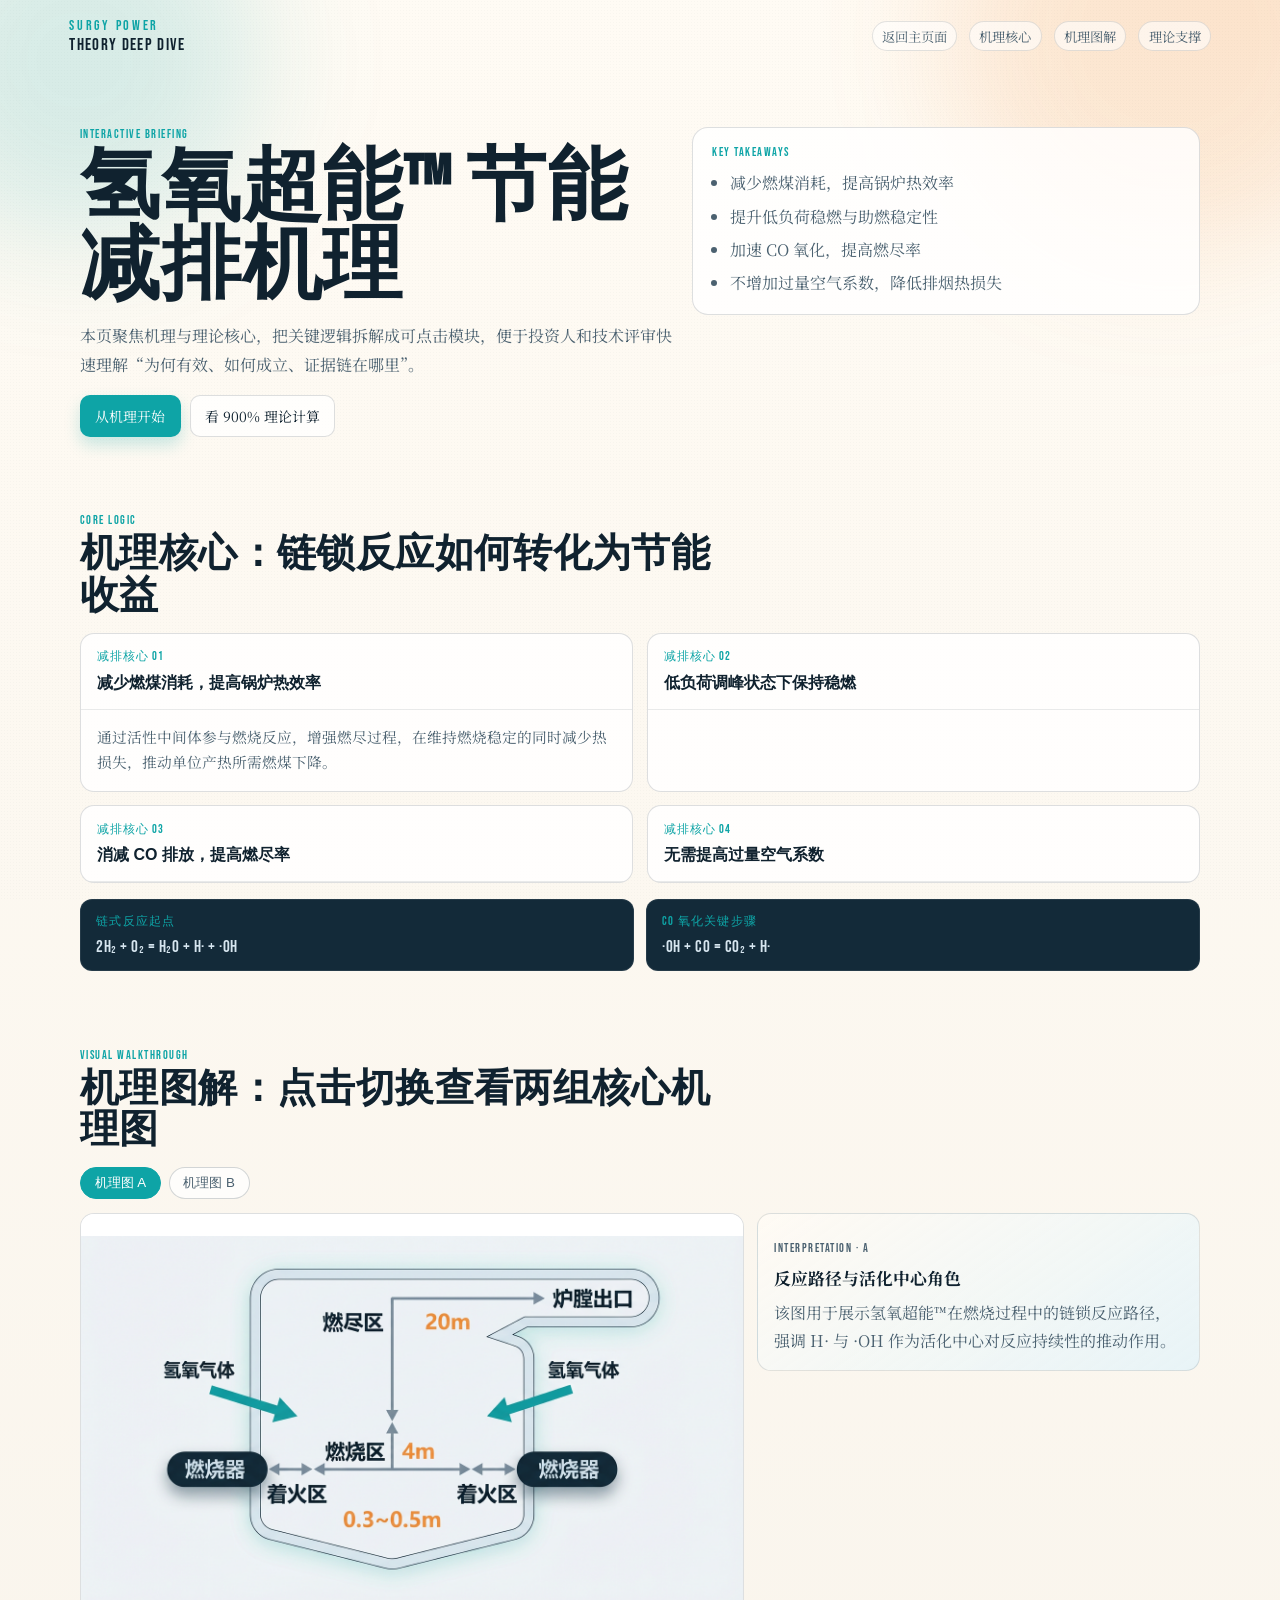
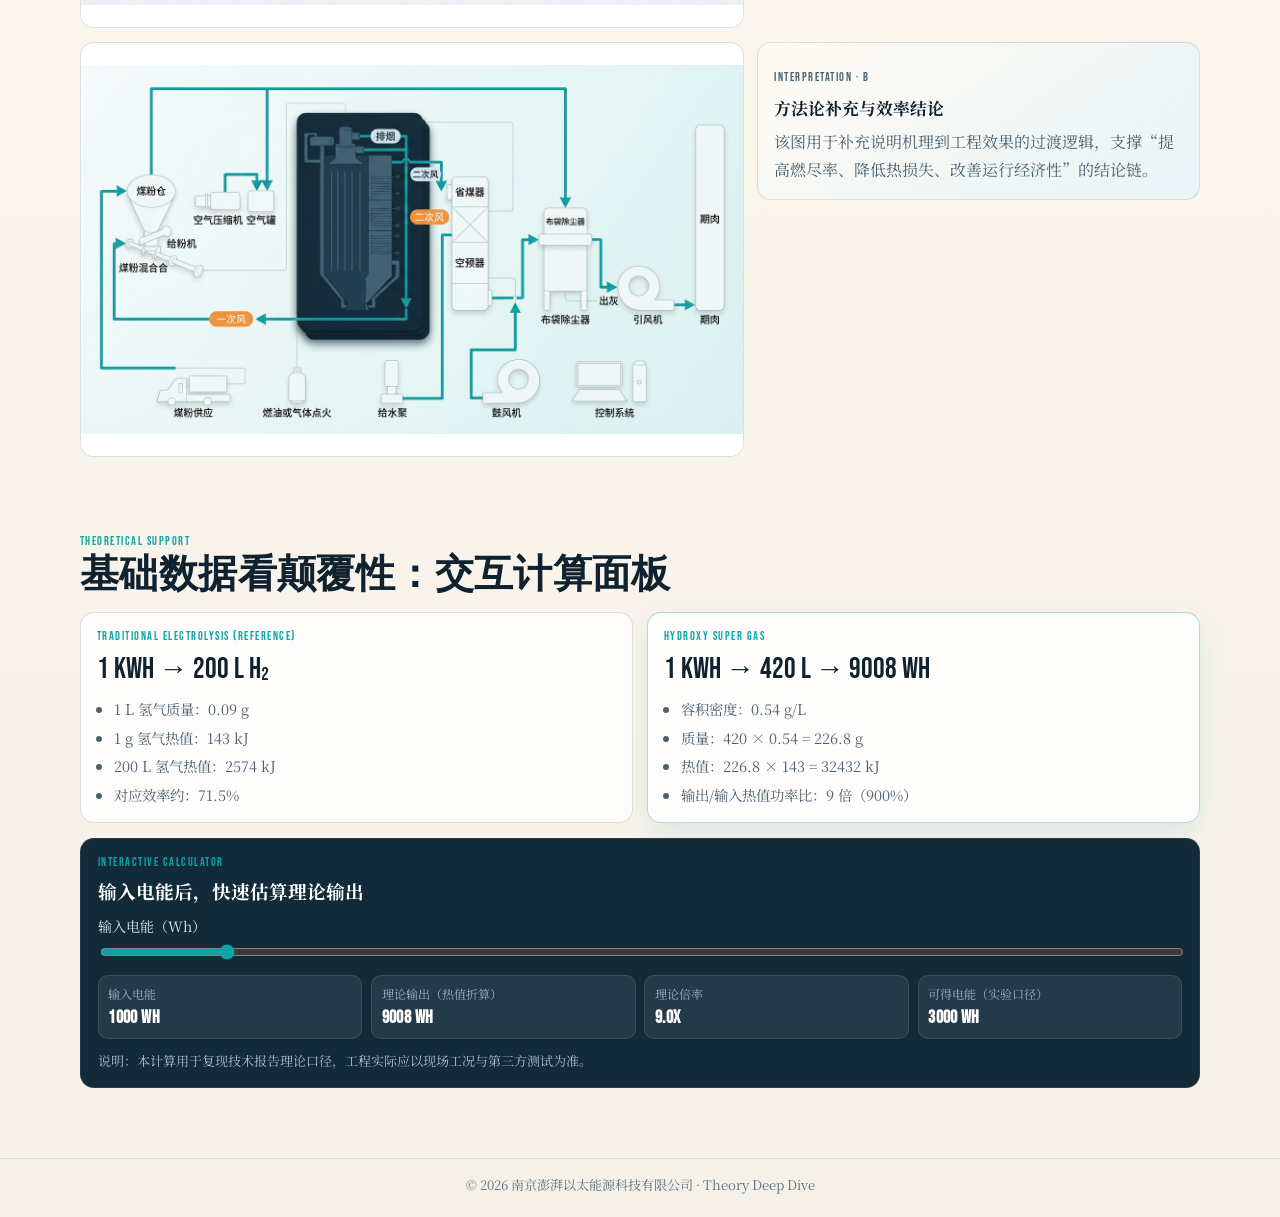
==== section2.html @ 3a6670d6 "chore: update current version" ====
<!doctype html>
<html lang="zh-CN">
  <head>
    <meta charset="UTF-8" />
    <meta name="viewport" content="width=device-width, initial-scale=1.0" />
    <title>机理理论详解 | Surgy Power</title>
    <meta name="description" content="氢氧超能™节能减排机理与理论支撑（交互详解）" />
    <link rel="preconnect" href="https://fonts.googleapis.com" />
    <link rel="preconnect" href="https://fonts.gstatic.com" crossorigin />
    <link href="https://fonts.googleapis.com/css2?family=Bebas+Neue&family=Noto+Serif+SC:wght@400;500;700&display=swap" rel="stylesheet" />
    <link rel="stylesheet" href="style.css" />
    <link rel="stylesheet" href="style-ext.css" />
    <link rel="stylesheet" href="section2.css" />
  </head>
  <body>
    <div class="grain"></div>
    <div class="aura aura-1"></div>
    <div class="aura aura-2"></div>

    <header class="site-header">
      <div class="brand">
        <p class="brand-kicker">SURGY POWER</p>
        <p class="brand-title">THEORY DEEP DIVE</p>
      </div>
      <nav class="mini-nav">
        <a href="index.html">返回主页面</a>
        <a href="#core">机理核心</a>
        <a href="#diagram">机理图解</a>
        <a href="#energy">理论支撑</a>
      </nav>
    </header>

    <main>
      <section class="shell s2-hero" id="top">
        <div class="s2-hero-copy reveal-up">
          <p class="eyebrow">INTERACTIVE BRIEFING</p>
          <h1>氢氧超能™ 节能减排机理</h1>
          <p class="s2-sub">本页聚焦机理与理论核心，把关键逻辑拆解成可点击模块，便于投资人和技术评审快速理解“为何有效、如何成立、证据链在哪里”。</p>
          <div class="s2-hero-actions">
            <a href="#core" class="btn btn-hot">从机理开始</a>
            <a href="#energy" class="btn btn-ghost">看 900% 理论计算</a>
          </div>
        </div>
        <aside class="s2-hero-panel reveal-up delay-1">
          <p class="eyebrow">KEY TAKEAWAYS</p>
          <ul>
            <li>减少燃煤消耗，提高锅炉热效率</li>
            <li>提升低负荷稳燃与助燃稳定性</li>
            <li>加速 CO 氧化，提高燃尽率</li>
            <li>不增加过量空气系数，降低排烟热损失</li>
          </ul>
        </aside>
      </section>

      <section class="shell s2-core" id="core">
        <div class="section-title reveal-up">
          <p class="eyebrow">CORE LOGIC</p>
          <h2>机理核心：链锁反应如何转化为节能收益</h2>
        </div>
        <div class="core-grid">
          <article class="core-card reveal-up" data-acc>
            <button class="core-toggle" type="button" aria-expanded="false">
              <span>减排核心 01</span>
              <strong>减少燃煤消耗，提高锅炉热效率</strong>
            </button>
            <div class="core-body">
              <p>通过活性中间体参与燃烧反应，增强燃尽过程，在维持燃烧稳定的同时减少热损失，推动单位产热所需燃煤下降。</p>
            </div>
          </article>

          <article class="core-card reveal-up delay-1" data-acc>
            <button class="core-toggle" type="button" aria-expanded="false">
              <span>减排核心 02</span>
              <strong>低负荷调峰状态下保持稳燃</strong>
            </button>
            <div class="core-body">
              <p>在低负荷、波动工况下，燃烧链路更容易失稳。氢氧超能™作为增补燃气有助于提高火焰传播与反应连续性。</p>
            </div>
          </article>

          <article class="core-card reveal-up delay-1" data-acc>
            <button class="core-toggle" type="button" aria-expanded="false">
              <span>减排核心 03</span>
              <strong>消减 CO 排放，提高燃尽率</strong>
            </button>
            <div class="core-body">
              <p>在 700°C 以下，干燥条件的 CO 与 O₂ 反应困难。H· 与 ·OH 作为活化中心参与后，CO 氧化链锁反应可持续推进。</p>
            </div>
          </article>

          <article class="core-card reveal-up delay-2" data-acc>
            <button class="core-toggle" type="button" aria-expanded="false">
              <span>减排核心 04</span>
              <strong>无需提高过量空气系数</strong>
            </button>
            <div class="core-body">
              <p>在不额外拉高空气过量系数的前提下，减少排烟热损失，协同控制温室气体过量排放与尾部运行成本。</p>
            </div>
          </article>
        </div>

        <div class="rxn-strip reveal-up delay-2">
          <div class="rxn-item">
            <p class="rxn-title">链式反应起点</p>
            <p class="rxn-eq">2H₂ + O₂ = H₂O + H· + ·OH</p>
          </div>
          <div class="rxn-item">
            <p class="rxn-title">CO 氧化关键步骤</p>
            <p class="rxn-eq">·OH + CO = CO₂ + H·</p>
          </div>
        </div>
      </section>

      <section class="shell s2-diagram" id="diagram">
        <div class="section-title reveal-up">
          <p class="eyebrow">VISUAL WALKTHROUGH</p>
          <h2>机理图解：点击切换查看两组核心机理图</h2>
        </div>

        <div class="diagram-tabs reveal-up delay-1" role="tablist" aria-label="机理图切换">
          <button class="tab-btn is-active" role="tab" aria-selected="true" aria-controls="panel-24" id="tab-24" data-tab="24">机理图 A</button>
          <button class="tab-btn" role="tab" aria-selected="false" aria-controls="panel-25" id="tab-25" data-tab="25">机理图 B</button>
        </div>

        <div class="diagram-panel reveal-up delay-2" id="panel-24" role="tabpanel" aria-labelledby="tab-24" data-panel="24">
          <figure class="diagram-figure">
            <img src="assets/img/2_4.png" alt="氢氧超能机理图 A" loading="lazy" />
          </figure>
          <div class="diagram-note">
            <p class="eyebrow">INTERPRETATION · A</p>
            <h3>反应路径与活化中心角色</h3>
            <p>该图用于展示氢氧超能™在燃烧过程中的链锁反应路径，强调 H· 与 ·OH 作为活化中心对反应持续性的推动作用。</p>
          </div>
        </div>

        <div class="diagram-panel" id="panel-25" role="tabpanel" aria-labelledby="tab-25" data-panel="25" hidden>
          <figure class="diagram-figure">
            <img src="assets/img/2_5.png" alt="氢氧超能机理图 B" loading="lazy" />
          </figure>
          <div class="diagram-note">
            <p class="eyebrow">INTERPRETATION · B</p>
            <h3>方法论补充与效率结论</h3>
            <p>该图用于补充说明机理到工程效果的过渡逻辑，支撑“提高燃尽率、降低热损失、改善运行经济性”的结论链。</p>
          </div>
        </div>
      </section>

      <section class="shell s2-energy" id="energy">
        <div class="section-title reveal-up">
          <p class="eyebrow">THEORETICAL SUPPORT</p>
          <h2>基础数据看颠覆性：交互计算面板</h2>
        </div>

        <div class="energy-grid reveal-up delay-1">
          <article class="energy-card">
            <p class="eyebrow">TRADITIONAL ELECTROLYSIS (REFERENCE)</p>
            <p class="energy-main">1 kWh → 200 L H₂</p>
            <ul>
              <li>1 L 氢气质量：0.09 g</li>
              <li>1 g 氢气热值：143 kJ</li>
              <li>200 L 氢气热值：2574 kJ</li>
              <li>对应效率约：71.5%</li>
            </ul>
          </article>

          <article class="energy-card energy-hot">
            <p class="eyebrow">HYDROXY SUPER GAS</p>
            <p class="energy-main">1 kWh → 420 L → 9008 Wh</p>
            <ul>
              <li>容积密度：0.54 g/L</li>
              <li>质量：420 × 0.54 = 226.8 g</li>
              <li>热值：226.8 × 143 = 32432 kJ</li>
              <li>输出/输入热值功率比：9 倍（900%）</li>
            </ul>
          </article>
        </div>

        <div class="calc-box reveal-up delay-2">
          <p class="eyebrow">INTERACTIVE CALCULATOR</p>
          <h3>输入电能后，快速估算理论输出</h3>
          <label for="inputWh">输入电能（Wh）</label>
          <input id="inputWh" type="range" min="500" max="5000" value="1000" step="100" />
          <div class="calc-stats">
            <div><span>输入电能</span><strong id="statIn">1000 Wh</strong></div>
            <div><span>理论输出（热值折算）</span><strong id="statOut">9008 Wh</strong></div>
            <div><span>理论倍率</span><strong id="statRatio">9.0x</strong></div>
            <div><span>可得电能（实验口径）</span><strong id="statElec">3000 Wh</strong></div>
          </div>
          <p class="calc-note">说明：本计算用于复现技术报告理论口径，工程实际应以现场工况与第三方测试为准。</p>
        </div>
      </section>
    </main>

    <footer class="site-footer">
      <p>© 2026 南京澎湃以太能源科技有限公司 · Theory Deep Dive</p>
    </footer>

    <script src="script.js"></script>
    <script src="section2.js"></script>
  </body>
</html>
---- style.css ----
/* =====================================================================
	 SURGY POWER — Base Styles
	 This file provides the foundation tokens/layout used by style-ext.css.
	 ===================================================================== */

:root {
	--cream: #f6f1e8;
	--paper: #fffbf4;
	--ink: #10222f;
	--ink-soft: #4b6170;
	--teal: #0ea4a6;
	--amber: #f2913d;
	--line: rgba(16, 34, 47, 0.24);
	--panel: rgba(255, 255, 255, 0.82);
}

* {
	box-sizing: border-box;
}

html,
body {
	margin: 0;
	padding: 0;
}

body {
	font-family: "Noto Serif SC", serif;
	color: var(--ink);
	background:
		radial-gradient(1200px 600px at 10% -20%, rgba(14, 164, 166, 0.12), transparent 58%),
		radial-gradient(900px 480px at 100% 0%, rgba(242, 145, 61, 0.09), transparent 52%),
		linear-gradient(180deg, var(--paper), var(--cream));
	min-height: 100vh;
}

.grain {
	position: fixed;
	inset: 0;
	z-index: -3;
	opacity: 0.1;
	background-image:
		radial-gradient(rgba(16, 34, 47, 0.22) 0.45px, transparent 0.45px);
	background-size: 3px 3px;
	pointer-events: none;
}

.aura {
	position: fixed;
	border-radius: 999px;
	filter: blur(62px);
	z-index: -2;
	pointer-events: none;
}

.aura-1 {
	width: 360px;
	height: 360px;
	top: -120px;
	left: -100px;
	background: rgba(14, 164, 166, 0.16);
}

.aura-2 {
	width: 440px;
	height: 440px;
	top: -180px;
	right: -110px;
	background: rgba(242, 145, 61, 0.14);
}

.site-header {
	max-width: 1180px;
	margin: 0 auto;
	padding: 1.1rem 1.2rem 0.9rem;
	display: flex;
	align-items: center;
	justify-content: space-between;
	gap: 1rem;
}

.brand-kicker {
	margin: 0;
	font-family: "Bebas Neue", sans-serif;
	letter-spacing: 0.2em;
	color: var(--teal);
	font-size: 0.85rem;
}

.brand-title {
	margin: 0.1rem 0 0;
	font-family: "Bebas Neue", sans-serif;
	letter-spacing: 0.08em;
	font-size: 1.05rem;
}

.mini-nav {
	display: flex;
	align-items: center;
	gap: 0.75rem;
	flex-wrap: wrap;
}

.mini-nav a {
	text-decoration: none;
	color: var(--ink-soft);
	font-size: 0.83rem;
	padding: 0.28rem 0.58rem;
	border-radius: 999px;
	border: 1px solid rgba(16, 34, 47, 0.12);
	background: rgba(255, 255, 255, 0.58);
}

.mini-nav a:hover {
	color: var(--ink);
	border-color: rgba(14, 164, 166, 0.34);
}

main {
	padding-bottom: 2.4rem;
}

.shell {
	width: min(1120px, calc(100vw - 2.4rem));
	margin: 0 auto;
}

.hero {
	padding: clamp(2rem, 5vw, 3.8rem) 0 0;
	display: grid;
	grid-template-columns: 1.1fr 0.9fr;
	gap: 1rem 1.25rem;
	align-items: center;
}

.eyebrow {
	margin: 0;
	font-family: "Bebas Neue", sans-serif;
	letter-spacing: 0.12em;
	color: var(--teal);
	font-size: 0.78rem;
}

h1 {
	margin: 0.45rem 0 0;
	font-family: "Bebas Neue", sans-serif;
	letter-spacing: 0.01em;
	line-height: 0.98;
	font-size: clamp(2.2rem, 7vw, 5rem);
}

h2 {
	margin: 0.38rem 0 0;
	line-height: 1.05;
	font-size: clamp(1.45rem, 3.4vw, 2.45rem);
}

h3 {
	margin: 0;
}

p {
	margin: 0;
}

.hero-cta-row {
	margin-top: 1.15rem;
	display: flex;
	gap: 0.55rem;
	flex-wrap: wrap;
}

.btn {
	text-decoration: none;
	border-radius: 10px;
	padding: 0.62rem 0.9rem;
	font-size: 0.87rem;
	border: 1px solid transparent;
	transition: transform 0.2s ease, box-shadow 0.2s ease;
}

.btn:hover {
	transform: translateY(-1px);
}

.btn-hot {
	background: var(--teal);
	color: #fff;
	box-shadow: 0 8px 16px rgba(14, 164, 166, 0.22);
}

.btn-ghost {
	background: rgba(255, 255, 255, 0.74);
	border-color: rgba(16, 34, 47, 0.14);
	color: var(--ink);
}

.kpi-band {
	margin-top: 1.1rem;
	display: grid;
	gap: 0.8rem;
}

.kpi-card {
	background: var(--panel);
	border: 1px solid rgba(16, 34, 47, 0.14);
	border-radius: 14px;
	padding: 1.05rem 1rem;
	text-align: center;
}

.kpi-value {
	margin: 0;
	font-family: "Bebas Neue", sans-serif;
	line-height: 1;
}

.kpi-unit {
	margin-top: 0.08rem;
	color: var(--amber);
	font-family: "Bebas Neue", sans-serif;
	letter-spacing: 0.08em;
}

.kpi-label {
	margin-top: 0.28rem;
	color: var(--ink-soft);
}

.section-title {
	max-width: 74ch;
}

.thesis-grid {
	padding: clamp(2.5rem, 7vw, 5rem) 0 0;
	display: grid;
	grid-template-columns: 1fr 1fr;
	gap: 1rem;
}

.thesis-panel {
	background: var(--panel);
	border: 1px solid rgba(16, 34, 47, 0.14);
	border-radius: 16px;
	padding: 1.2rem 1.25rem;
}

.thesis-panel ul {
	margin: 0.7rem 0 0;
	padding-left: 1.15rem;
	color: var(--ink-soft);
}

.thesis-panel li {
	margin: 0.45rem 0 0;
	line-height: 1.66;
}

.matrix-grid {
	margin-top: 1rem;
	display: grid;
	grid-template-columns: repeat(3, 1fr);
	gap: 0.8rem;
}

.matrix-card {
	background: #132a39;
	color: #d6e5ef;
	border-radius: 14px;
	padding: 1.05rem 1.15rem;
	border: 1px solid rgba(255, 255, 255, 0.08);
}

.matrix-card h3 {
	font-size: 1.02rem;
}

.matrix-card p {
	margin-top: 0.5rem;
	color: #94b4ca;
	line-height: 1.68;
	font-size: 0.9rem;
}

.matrix-tag {
	margin-top: 0.65rem;
	font-size: 0.79rem;
	color: #a8becf;
}

.sector-list {
	margin-top: 1rem;
	display: flex;
	flex-wrap: wrap;
	gap: 0.55rem;
}

.sector-list span {
	font-size: 0.84rem;
	border-radius: 999px;
	padding: 0.36rem 0.8rem;
	border: 1px solid rgba(16, 34, 47, 0.14);
	background: rgba(255, 255, 255, 0.78);
	color: var(--ink-soft);
}

.close-section {
	padding: clamp(2.5rem, 7vw, 5rem) 0 0;
}

.close-panel {
	background: var(--panel);
	border-radius: 16px;
	border: 1px solid rgba(16, 34, 47, 0.14);
	padding: 1.35rem 1.45rem;
}

.close-actions {
	margin-top: 1rem;
	display: flex;
	gap: 0.55rem;
	flex-wrap: wrap;
}

.disclaimer {
	margin-top: 0.95rem;
	color: #5d7383;
	font-size: 0.82rem;
	line-height: 1.62;
}

.site-footer {
	border-top: 1px solid rgba(16, 34, 47, 0.1);
	margin-top: 2rem;
	padding: 1rem 1rem 1.4rem;
	text-align: center;
	color: #5d7383;
	font-size: 0.82rem;
}

/* reveal animation */
.reveal-up {
	opacity: 0;
	transform: translateY(16px);
	transition: opacity 0.58s ease, transform 0.58s ease;
}

.reveal-up.delay-1 {
	transition-delay: 0.08s;
}

.reveal-up.delay-2 {
	transition-delay: 0.16s;
}

.reveal-up.show {
	opacity: 1;
	transform: translateY(0);
}

@media (max-width: 1030px) {
	.site-header {
		flex-direction: column;
		align-items: flex-start;
	}

	.thesis-grid,
	.matrix-grid {
		grid-template-columns: 1fr;
	}
}

@media (max-width: 720px) {
	.shell {
		width: calc(100vw - 1.2rem);
	}

	.btn {
		width: 100%;
		text-align: center;
	}
}
---- style-ext.css ----
/* =====================================================================
   SURGY POWER — style-ext.css
   Extends and overrides style.css with all new sections.
   - Replaces hero collage with formula-mosaic
   - Expands KPI band to 5 columns
   - Adds all new content sections (no PNG slide dependencies)
   ===================================================================== */

/* ── Extra CSS variable ──────────────────────────────────────────────── */
:root {
  --dark-panel: #132a39;
}

/* ── Global h2 font ──────────────────────────────────────────────────── */
h2 {
  font-family: "Bebas Neue", sans-serif;
  letter-spacing: 0.01em;
}

/* ── Hero copy sub-paragraph ─────────────────────────────────────────── */
.hero-sub {
  font-size: clamp(1rem, 1.8vw, 1.15rem);
  margin-top: 1rem;
}

/* ======================================================================
   FORMULA MOSAIC  (replaces hero PNG collage)
   ====================================================================== */
.formula-mosaic {
  position: relative;
  min-height: 390px;
  flex-shrink: 0;
}

.fm-card {
  position: absolute;
  background: var(--dark-panel);
  border: 1px solid rgba(14, 164, 166, 0.2);
  border-radius: 14px;
  padding: 1.1rem 1.3rem;
  display: flex;
  flex-direction: column;
  gap: 5px;
  box-shadow: 0 18px 34px rgba(10, 30, 45, 0.24);
}

.fm-label {
  font-family: "Bebas Neue", sans-serif;
  font-size: 0.75rem;
  letter-spacing: 0.14em;
  color: var(--teal);
  text-transform: uppercase;
}

.fm-value {
  font-family: "Bebas Neue", sans-serif;
  font-size: clamp(1.35rem, 2.5vw, 1.85rem);
  color: #fff;
  line-height: 1.1;
}

.fm-value sub {
  font-size: 0.6em;
}

.fm-amber { color: var(--amber); }
.fm-teal  { color: var(--teal); }

.fm-sub {
  font-size: 0.77rem;
  color: rgba(255, 255, 255, 0.45);
  line-height: 1.4;
}

/* Card positions & rotations */
.fm-c1 {
  width: min(285px, 78%);
  top: 0;
  left: 0;
  transform: rotate(-2deg);
  z-index: 2;
}

.fm-c2 {
  width: min(215px, 60%);
  top: 20px;
  right: 0;
  transform: rotate(2.4deg);
  z-index: 3;
  border-color: rgba(242, 145, 61, 0.25);
}

.fm-c3 {
  width: min(205px, 58%);
  bottom: 85px;
  left: 22px;
  transform: rotate(1.2deg);
  z-index: 4;
  background: #0c3d4e;
  border-color: rgba(14, 164, 166, 0.4);
}

.fm-c4 {
  width: min(225px, 64%);
  bottom: 10px;
  right: 8px;
  transform: rotate(-1.5deg);
  z-index: 2;
}

/* ======================================================================
   KPI BAND — override to 5 columns
   ====================================================================== */
.kpi-band {
  grid-template-columns: repeat(5, minmax(0, 1fr));
}

.kpi-value {
  font-size: clamp(1.8rem, 3.5vw, 2.8rem);
}

.kpi-unit {
  font-size: 1rem;
}

.kpi-label {
  font-size: 0.8rem;
}

/* ======================================================================
   TECH ORIGIN & COMPOSITION
   ====================================================================== */
.tech-origin {
  padding: clamp(2.5rem, 7vw, 5rem) 0 0;
  display: grid;
  grid-template-columns: 1fr 1fr;
  gap: 1.5rem;
  align-items: start;
}

.origin-text p {
  color: var(--ink-soft);
  line-height: 1.85;
  margin-top: 0.85rem;
}

.origin-text p:first-of-type {
  margin-top: 0.4rem;
}

.composition-card {
  background: var(--dark-panel);
  border-radius: 18px;
  padding: 1.5rem 1.75rem;
  color: #d6e5ef;
  border: 1px solid rgba(255, 255, 255, 0.06);
}

.composition-card .eyebrow {
  color: var(--teal);
}

.comp-formula {
  font-family: "Bebas Neue", sans-serif;
  font-size: clamp(1.25rem, 2.6vw, 1.8rem);
  color: #fff;
  margin-top: 0.65rem;
  line-height: 1.3;
  letter-spacing: 0.02em;
}

.comp-formula sub {
  font-size: 0.62em;
}

.comp-range {
  margin: 0.35rem 0 0;
  font-family: "Bebas Neue", sans-serif;
  font-size: 1.1rem;
  color: var(--amber);
  letter-spacing: 0.08em;
}

.comp-states {
  display: flex;
  flex-wrap: wrap;
  gap: 0.45rem;
  margin-top: 0.9rem;
}

.state-pill {
  font-size: 0.79rem;
  padding: 0.3rem 0.75rem;
  border-radius: 999px;
  background: rgba(14, 164, 166, 0.2);
  border: 1px solid rgba(14, 164, 166, 0.3);
  color: #10222f;
}

.comp-note {
  margin: 0.9rem 0 0;
  font-size: 0.91rem;
  color: #94b4ca;
  line-height: 1.75;
}

/* ======================================================================
   PERFORMANCE COMPARISON TABLE
   ====================================================================== */
.perf-section {
  padding: clamp(2.5rem, 7vw, 5rem) 0 0;
}

.perf-table-wrap {
  margin-top: 1rem;
  overflow-x: auto;
  border-radius: 14px;
  border: 1px solid rgba(16, 34, 47, 0.14);
  box-shadow: 0 4px 18px rgba(16, 34, 47, 0.07);
}

.perf-table {
  width: 100%;
  border-collapse: collapse;
  background: rgba(255, 255, 255, 0.82);
  font-size: 0.93rem;
}

.perf-table thead {
  background: var(--dark-panel);
  color: #d6e5ef;
}

.perf-table thead th {
  padding: 0.85rem 1rem;
  text-align: left;
  font-family: "Bebas Neue", sans-serif;
  font-size: 1rem;
  letter-spacing: 0.08em;
  font-weight: normal;
  border-bottom: 2px solid rgba(255, 255, 255, 0.06);
}

.perf-table thead .col-ho {
  color: var(--amber);
}

.perf-table tbody tr {
  border-bottom: 1px solid rgba(16, 34, 47, 0.09);
  transition: background 0.15s;
}

.perf-table tbody tr:last-child {
  border-bottom: none;
}

.perf-table tbody tr:hover {
  background: rgba(14, 164, 166, 0.04);
}

.perf-table td {
  padding: 0.75rem 1rem;
  color: var(--ink-soft);
  line-height: 1.5;
}

.perf-table td:first-child {
  color: var(--ink);
  font-weight: 500;
}

.col-ho {
  background: rgba(14, 164, 166, 0.06);
}

.highlight-cell {
  color: var(--teal) !important;
  font-weight: 700;
  font-size: 1rem;
}

.table-note {
  margin: 0.7rem 0 0;
  font-size: 0.86rem;
  color: #5d7383;
}

/* ======================================================================
   ENERGY RATIO — 900%
   ====================================================================== */
.energy-ratio-section {
  padding: clamp(2.5rem, 7vw, 5rem) 0 0;
}

.ratio-flow {
  margin-top: 1.2rem;
  display: grid;
  grid-template-columns: 1fr auto 1fr auto 1fr;
  gap: 0.5rem;
  align-items: center;
}

.flow-box {
  border-radius: 16px;
  padding: 1.3rem 1rem;
  display: flex;
  flex-direction: column;
  gap: 6px;
  text-align: center;
}

.flow-input {
  background: rgba(220, 232, 240, 0.55);
  border: 1px solid rgba(68, 90, 107, 0.2);
}

.flow-process {
  background: rgba(14, 164, 166, 0.08);
  border: 1px solid rgba(14, 164, 166, 0.25);
}

.flow-output {
  background: rgba(242, 145, 61, 0.1);
  border: 1px solid rgba(242, 145, 61, 0.3);
}

.flow-label {
  font-family: "Bebas Neue", sans-serif;
  font-size: 0.78rem;
  letter-spacing: 0.14em;
  color: var(--ink-soft);
}

.flow-big {
  font-family: "Bebas Neue", sans-serif;
  font-size: clamp(1.5rem, 3vw, 2.2rem);
  color: var(--ink);
  line-height: 1;
}

.flow-process .flow-big { color: var(--teal); }
.flow-output .flow-big  { color: var(--amber); }

.flow-detail {
  font-size: 0.8rem;
  color: var(--ink-soft);
  line-height: 1.45;
}

.flow-arrow {
  font-family: "Bebas Neue", sans-serif;
  font-size: 1.8rem;
  color: var(--line);
  text-align: center;
  padding: 0 0.2rem;
}

.ratio-callout {
  margin-top: 1.5rem;
  display: flex;
  align-items: center;
  gap: 2rem;
  background: var(--dark-panel);
  border-radius: 18px;
  padding: 1.5rem 2rem;
}

.ratio-num {
  font-family: "Bebas Neue", sans-serif;
  font-size: clamp(3.5rem, 8vw, 6rem);
  color: var(--teal);
  line-height: 1;
  flex-shrink: 0;
}

.ratio-desc p {
  margin: 0.4rem 0 0;
  font-size: 0.95rem;
  line-height: 1.78;
  color: #94b4ca;
}

.ratio-desc p:first-child { margin-top: 0; }
.ratio-desc strong { color: #d6e5ef; }

/* ======================================================================
   MECHANISM SECTION
   ====================================================================== */
.mech-section {
  padding: clamp(2.5rem, 7vw, 5rem) 0 0;
}

.mech-grid {
  margin-top: 1rem;
  display: grid;
  grid-template-columns: repeat(3, 1fr);
  gap: 1rem;
}

.mech-card {
  background: linear-gradient(155deg, rgba(255, 255, 255, 0.83), rgba(236, 245, 250, 0.84));
  border: 1px solid rgba(16, 34, 47, 0.12);
  border-radius: 16px;
  padding: 1.3rem 1.4rem;
}

.mech-icon {
  font-family: "Bebas Neue", sans-serif;
  font-size: 2rem;
  color: var(--teal);
  line-height: 1;
  margin-bottom: 0.5rem;
}

.mech-card h3 {
  font-size: 1.05rem;
  margin: 0;
  color: var(--ink);
}

.mech-eq {
  font-family: "Bebas Neue", sans-serif;
  font-size: 0.88rem;
  letter-spacing: 0.04em;
  color: var(--amber);
  background: rgba(242, 145, 61, 0.08);
  border-left: 3px solid var(--amber);
  padding: 0.4rem 0.65rem;
  border-radius: 0 6px 6px 0;
  margin: 0.65rem 0;
}

.mech-card p {
  margin: 0;
  font-size: 0.91rem;
  color: var(--ink-soft);
  line-height: 1.75;
}

.mech-deep-link {
  margin-top: 1rem;
  background: linear-gradient(145deg, rgba(255, 251, 244, 0.9), rgba(226, 243, 250, 0.72));
  border: 1px solid rgba(16, 34, 47, 0.12);
  border-radius: 14px;
  padding: 1rem 1.1rem;
  display: flex;
  flex-wrap: wrap;
  align-items: center;
  justify-content: space-between;
  gap: 0.8rem;
}

.mech-deep-link p {
  margin: 0;
  color: var(--ink-soft);
  line-height: 1.76;
  font-size: 0.92rem;
  max-width: 76ch;
}

.methodology-visuals {
  margin-top: 1rem;
  display: grid;
  grid-template-columns: repeat(2, 1fr);
  gap: 0.85rem;
}

.methodology-head {
  grid-column: 1 / -1;
  background: linear-gradient(145deg, rgba(255, 251, 244, 0.9), rgba(226, 243, 250, 0.7));
  border: 1px solid rgba(16, 34, 47, 0.12);
  border-radius: 14px;
  padding: 0.9rem 1rem;
}

.methodology-head p {
  margin: 0.45rem 0 0;
  color: var(--ink-soft);
  line-height: 1.72;
  font-size: 0.9rem;
}

.methodology-head .eyebrow {
  margin-top: 0;
}

.methodology-actions {
  margin-top: 0.75rem;
  display: flex;
  justify-content: flex-start;
}

.method-figure {
  margin: 0;
  background: rgba(255, 255, 255, 0.92);
  border: 1px solid rgba(16, 34, 47, 0.14);
  border-radius: 12px;
  overflow: hidden;
  box-shadow: 0 8px 20px rgba(10, 30, 45, 0.08);
}

.method-figure img {
  display: block;
  width: 100%;
  aspect-ratio: 16 / 10;
  object-fit: contain;
  background: #fff;
}

.method-figure figcaption {
  padding: 0.6rem 0.75rem 0.7rem;
  display: flex;
  flex-direction: column;
  gap: 0.25rem;
}

.method-figure figcaption strong {
  font-size: 0.81rem;
  color: var(--ink);
  line-height: 1.4;
}

.method-figure figcaption span {
  font-size: 0.76rem;
  color: #5d7383;
  line-height: 1.45;
}

/* ======================================================================
   EVIDENCE MATRIX — section padding update
   ====================================================================== */
.matrix-section {
  padding: clamp(2.5rem, 7vw, 5rem) 0 0;
}

/* ======================================================================
   LAB RESULTS TABLE
   ====================================================================== */
.lab-section {
  padding: clamp(2.5rem, 7vw, 5rem) 0 0;
}

.lab-table-wrap {
  margin-top: 1rem;
  overflow-x: auto;
  border-radius: 14px;
  border: 1px solid rgba(16, 34, 47, 0.14);
  box-shadow: 0 4px 18px rgba(16, 34, 47, 0.07);
}

.lab-table {
  width: 100%;
  border-collapse: collapse;
  background: rgba(255, 255, 255, 0.82);
  font-size: 0.93rem;
}

.lab-table thead {
  background: var(--dark-panel);
  color: #d6e5ef;
}

.lab-table thead th {
  padding: 0.85rem 1.1rem;
  text-align: left;
  font-family: "Bebas Neue", sans-serif;
  font-size: 0.98rem;
  letter-spacing: 0.08em;
  font-weight: normal;
}

.lab-table tbody tr {
  border-bottom: 1px solid rgba(16, 34, 47, 0.09);
  transition: background 0.15s;
}

.lab-table tbody tr:last-child { border-bottom: none; }

.lab-table tbody tr:hover {
  background: rgba(14, 164, 166, 0.04);
}

.lab-table td {
  padding: 0.75rem 1.1rem;
  color: var(--ink-soft);
}

.lab-highlight {
  color: var(--teal);
  font-weight: 700;
  font-size: 1rem;
}

.lab-best {
  color: #10222f;
  background: rgba(14, 164, 166, 0.2);
}

.lab-time {
  color: var(--amber);
  font-weight: 600;
}

.lab-snapshot {
  margin-top: 1rem;
  display: grid;
  grid-template-columns: repeat(3, minmax(0, 1fr));
  gap: 0.75rem;
}

.lab-snapshot-card {
  margin: 0;
  background: var(--panel);
  border: 1px solid rgba(16, 34, 47, 0.12);
  border-radius: 12px;
  padding: 0.9rem 0.95rem;
  display: flex;
  flex-direction: column;
  gap: 0.35rem;
}

.lab-snapshot-card span {
  font-size: 0.78rem;
  color: var(--ink-soft);
}

.lab-snapshot-card strong {
  font-family: "Bebas Neue", sans-serif;
  font-size: 1.15rem;
  letter-spacing: 0.03em;
  color: var(--ink);
  line-height: 1.15;
}

.lab-bridge {
  margin-top: 0.9rem;
  background: linear-gradient(145deg, rgba(255, 251, 244, 0.88), rgba(226, 243, 250, 0.75));
  border: 1px solid rgba(16, 34, 47, 0.12);
  border-radius: 14px;
  padding: 1rem 1.1rem;
  display: flex;
  flex-wrap: wrap;
  align-items: center;
  justify-content: space-between;
  gap: 0.8rem;
}

.lab-bridge p {
  margin: 0;
  color: var(--ink-soft);
  line-height: 1.76;
  font-size: 0.92rem;
  max-width: 72ch;
}

/* ======================================================================
   PRODUCTION SPECS
   ====================================================================== */
.prod-specs-section {
  padding: clamp(2.5rem, 7vw, 5rem) 0 0;
}

.prod-grid {
  margin-top: 1rem;
  display: grid;
  grid-template-columns: repeat(4, 1fr);
  gap: 1rem;
}

.prod-card {
  background: var(--panel);
  border: 1px solid rgba(16, 34, 47, 0.14);
  border-radius: 16px;
  padding: 1.4rem 1.2rem;
  display: flex;
  flex-direction: column;
  gap: 4px;
}

.prod-sym {
  font-family: "Bebas Neue", sans-serif;
  font-size: 1.4rem;
  color: var(--teal);
  line-height: 1;
  margin-bottom: 0.35rem;
}

.prod-num {
  font-family: "Bebas Neue", sans-serif;
  font-size: clamp(1.55rem, 2.8vw, 2.1rem);
  color: var(--ink);
  line-height: 1;
}

.prod-unit {
  font-family: "Bebas Neue", sans-serif;
  font-size: 0.88rem;
  color: var(--amber);
  letter-spacing: 0.06em;
}

.prod-desc {
  font-size: 0.84rem;
  color: var(--ink-soft);
  margin-top: 0.45rem;
  line-height: 1.5;
}

/* ======================================================================
   INDUSTRIAL CASE STUDY
   ====================================================================== */
.case-section {
  padding: clamp(2.5rem, 7vw, 5rem) 0 0;
}

.case-proof {
  margin-top: 0.9rem;
  background: linear-gradient(145deg, rgba(255, 251, 244, 0.9), rgba(226, 243, 250, 0.65));
  border: 1px solid rgba(16, 34, 47, 0.12);
  border-radius: 16px;
  padding: 1.1rem 1.3rem;
}

.case-proof p {
  margin: 0;
  color: var(--ink-soft);
  line-height: 1.8;
  font-size: 0.93rem;
}

.case-proof-tags {
  margin-top: 0.8rem;
  display: flex;
  flex-wrap: wrap;
  gap: 0.45rem;
}

.case-proof-actions {
  margin-top: 0.8rem;
  display: flex;
  justify-content: flex-start;
}

.case-proof-tags span {
  font-size: 0.78rem;
  padding: 0.3rem 0.7rem;
  border-radius: 999px;
  background: rgba(14, 164, 166, 0.2);
  border: 1px solid rgba(14, 164, 166, 0.28);
  color: #10222f;
}

.case-overview {
  margin-top: 1rem;
  display: grid;
  grid-template-columns: repeat(4, minmax(0, 1fr));
  gap: 0.75rem;
}

.case-overview-card {
  margin: 0;
  background: var(--panel);
  border: 1px solid rgba(16, 34, 47, 0.12);
  border-radius: 12px;
  padding: 0.9rem 0.95rem;
  display: flex;
  flex-direction: column;
  gap: 0.35rem;
}

.case-overview-card span {
  font-size: 0.78rem;
  color: var(--ink-soft);
}

.case-overview-card strong {
  font-family: "Bebas Neue", sans-serif;
  font-size: 1.18rem;
  letter-spacing: 0.03em;
  color: var(--ink);
  line-height: 1.15;
}

.case-bridge {
  margin-top: 0.9rem;
  background: linear-gradient(145deg, rgba(255, 251, 244, 0.88), rgba(226, 243, 250, 0.75));
  border: 1px solid rgba(16, 34, 47, 0.12);
  border-radius: 14px;
  padding: 1rem 1.1rem;
  display: flex;
  flex-wrap: wrap;
  align-items: center;
  justify-content: space-between;
  gap: 0.85rem;
}

.case-bridge p {
  margin: 0;
  color: var(--ink-soft);
  line-height: 1.76;
  font-size: 0.92rem;
  max-width: 74ch;
}

.case-grid {
  margin-top: 1rem;
  display: grid;
  grid-template-columns: 1fr 1fr;
  gap: 1rem;
  align-items: start;
}

.case-specs {
  background: var(--panel);
  border: 1px solid rgba(16, 34, 47, 0.14);
  border-radius: 16px;
  padding: 1.4rem 1.5rem;
}

.case-dl { margin: 0; }

.case-row {
  display: grid;
  grid-template-columns: 6.5rem 1fr;
  gap: 0.5rem 1rem;
  padding: 0.65rem 0;
  border-bottom: 1px solid rgba(16, 34, 47, 0.09);
  align-items: baseline;
}

.case-row:last-child { border-bottom: none; }

.case-row dt {
  font-size: 0.82rem;
  color: var(--ink-soft);
}

.case-row dd {
  margin: 0;
  color: var(--ink);
  font-size: 0.95rem;
}

.case-note {
  background: linear-gradient(145deg, rgba(255, 251, 244, 0.9), rgba(226, 243, 250, 0.85));
  border: 1px solid rgba(16, 34, 47, 0.12);
  border-radius: 16px;
  padding: 1.4rem 1.5rem;
}

.case-note h3 {
  font-size: 1.1rem;
  margin-top: 0.45rem;
  color: var(--ink);
}

.case-note p {
  margin: 0.7rem 0 0;
  color: var(--ink-soft);
  line-height: 1.82;
  font-size: 0.92rem;
}

.case-milestones {
  margin-top: 1rem;
  display: grid;
  grid-template-columns: repeat(3, 1fr);
  gap: 0.85rem;
}

.milestone-card {
  background: var(--panel);
  border: 1px solid rgba(16, 34, 47, 0.14);
  border-radius: 14px;
  padding: 1rem 1.1rem;
}

.milestone-kicker {
  margin: 0;
  font-family: "Bebas Neue", sans-serif;
  letter-spacing: 0.09em;
  font-size: 0.76rem;
  color: var(--teal);
}

.milestone-card h3 {
  margin: 0.4rem 0 0;
  font-size: 1.02rem;
  color: var(--ink);
}

.milestone-card p {
  margin: 0.55rem 0 0;
  color: var(--ink-soft);
  line-height: 1.72;
  font-size: 0.88rem;
}

.case-gallery {
  margin-top: 1rem;
  display: grid;
  grid-template-columns: repeat(4, 1fr);
  gap: 0.75rem;
}

.case-feature {
  grid-column: span 2;
  grid-row: span 2;
}

.case-figure {
  margin: 0;
  background: rgba(255, 255, 255, 0.92);
  border: 1px solid rgba(16, 34, 47, 0.14);
  border-radius: 12px;
  overflow: hidden;
  box-shadow: 0 8px 20px rgba(10, 30, 45, 0.08);
}

.case-figure img {
  display: block;
  width: 100%;
  aspect-ratio: 16 / 10;
  object-fit: cover;
}

.case-feature img {
  aspect-ratio: 16 / 11;
}

.case-figure figcaption {
  padding: 0.55rem 0.7rem 0.65rem;
  font-size: 0.77rem;
  color: #5d7383;
  line-height: 1.45;
}

/* ======================================================================
   SAFETY ARCHITECTURE
   ====================================================================== */
.safety-section {
  padding: clamp(2.5rem, 7vw, 5rem) 0 0;
}

.safety-intro {
  margin-top: 0.9rem;
}

.safety-intro > p {
  color: var(--ink-soft);
  line-height: 1.82;
  max-width: 72ch;
}

.safety-badges {
  display: flex;
  flex-wrap: wrap;
  gap: 0.5rem;
  margin-top: 0.85rem;
}

.safety-badge {
  font-size: 0.83rem;
  padding: 0.35rem 0.85rem;
  border-radius: 999px;
  background: rgba(14, 164, 166, 0.2);
  border: 1px solid rgba(14, 164, 166, 0.28);
  color: #10222f;
}

.safety-grid {
  margin-top: 1.2rem;
  display: grid;
  grid-template-columns: repeat(3, 1fr);
  gap: 0.85rem;
}

.safety-item {
  background: var(--panel);
  border: 1px solid rgba(16, 34, 47, 0.12);
  border-radius: 14px;
  padding: 1rem 1.1rem;
  display: flex;
  gap: 0.8rem;
  align-items: flex-start;
}

.safety-num {
  font-family: "Bebas Neue", sans-serif;
  font-size: 1.6rem;
  color: var(--teal);
  line-height: 1;
  flex-shrink: 0;
  min-width: 2.4rem;
}

.safety-item strong {
  display: block;
  font-size: 0.95rem;
  color: var(--ink);
  margin-bottom: 0.2rem;
}

.safety-item p {
  margin: 0;
  font-size: 0.83rem;
  color: var(--ink-soft);
  line-height: 1.6;
}

/* ======================================================================
   660MW BOILER LAYOUT
   ====================================================================== */
.boiler-section {
  padding: clamp(2.5rem, 7vw, 5rem) 0 0;
}

.boiler-grid {
  margin-top: 1rem;
  display: grid;
  grid-template-columns: 1fr 1.35fr;
  gap: 1rem;
  align-items: start;
}

.boiler-spec {
  background: var(--panel);
  border: 1px solid rgba(16, 34, 47, 0.14);
  border-radius: 16px;
  padding: 1.4rem 1.5rem;
}

.boiler-dl { margin: 0.6rem 0 0; }

.boiler-row {
  display: grid;
  grid-template-columns: 5.5rem 1fr;
  gap: 0.5rem 0.9rem;
  padding: 0.65rem 0;
  border-bottom: 1px solid rgba(16, 34, 47, 0.09);
  align-items: baseline;
}

.boiler-row:last-child { border-bottom: none; }

.boiler-row dt {
  font-size: 0.82rem;
  color: var(--ink-soft);
}

.boiler-row dd {
  margin: 0;
  color: var(--ink);
  font-size: 0.93rem;
  line-height: 1.55;
}

.boiler-zones {
  display: flex;
  flex-direction: column;
  gap: 0.85rem;
}

.zone-card {
  border-radius: 14px;
  padding: 1.1rem 1.3rem;
  border-left: 4px solid var(--teal);
  background: rgba(255, 255, 255, 0.8);
  border-top: 1px solid rgba(16, 34, 47, 0.1);
  border-right: 1px solid rgba(16, 34, 47, 0.1);
  border-bottom: 1px solid rgba(16, 34, 47, 0.1);
}

.zone-2 { border-left-color: var(--amber); }

.zone-head {
  display: flex;
  align-items: center;
  gap: 0.65rem;
  margin-bottom: 0.6rem;
}

.zone-badge {
  font-family: "Bebas Neue", sans-serif;
  font-size: 0.88rem;
  letter-spacing: 0.1em;
  background: var(--teal);
  color: #fff;
  padding: 0.2rem 0.6rem;
  border-radius: 6px;
}

.zone-2 .zone-badge { background: var(--amber); }

.zone-temp {
  font-size: 0.84rem;
  color: var(--ink-soft);
  font-family: "Bebas Neue", sans-serif;
  letter-spacing: 0.06em;
}

.zone-card p {
  margin: 0;
  font-size: 0.92rem;
  color: var(--ink-soft);
  line-height: 1.75;
}

.zone-note {
  font-size: 0.84rem;
  color: #5d7383;
  font-style: italic;
  padding-left: 0.3rem;
}

/* ======================================================================
   SECTOR — section padding
   ====================================================================== */
.sector-wrap {
  padding: clamp(2.5rem, 7vw, 5rem) 0 0;
}

/* ======================================================================
   CLOSE / CTA ADDITIONS
   ====================================================================== */
.conclusion-points {
  margin-top: 1.2rem;
  display: flex;
  flex-direction: column;
  gap: 0.85rem;
}

.conclusion-item {
  display: flex;
  gap: 0.85rem;
  align-items: flex-start;
}

.conc-icon {
  font-size: 1.05rem;
  color: var(--teal);
  flex-shrink: 0;
  margin-top: 2px;
}

.conclusion-item p {
  margin: 0;
  color: var(--ink-soft);
  line-height: 1.82;
  font-size: 0.94rem;
}

.investment-path {
  margin-top: 1.2rem !important;
  padding: 0.85rem 1.2rem;
  background: rgba(14, 164, 166, 0.08);
  border-radius: 10px;
  border-left: 3px solid var(--teal);
  color: var(--ink) !important;
  font-size: 0.93rem;
  line-height: 1.7;
}

/* ======================================================================
   SECTION-TITLE — ensure uniform top spacing for consistency
   ====================================================================== */
.perf-section .section-title,
.energy-ratio-section .section-title,
.mech-section .section-title,
.lab-section .section-title,
.prod-specs-section .section-title,
.case-section .section-title,
.safety-section .section-title,
.boiler-section .section-title {
  margin-bottom: 0;
}

/* ======================================================================
   RESPONSIVE OVERRIDES
   ====================================================================== */
@media (max-width: 1100px) {
  .kpi-band {
    grid-template-columns: repeat(3, 1fr);
  }
}

@media (max-width: 1030px) {
  .hero {
    grid-template-columns: 1fr;
  }

  .formula-mosaic {
    min-height: 300px;
    margin-top: 0.5rem;
  }

  .fm-c1 { width: min(260px, 72%); }
  .fm-c2 { width: min(195px, 56%); }
  .fm-c3 { width: min(185px, 54%); bottom: 60px; }
  .fm-c4 { width: min(200px, 58%); }

  .tech-origin,
  .case-grid,
  .boiler-grid {
    grid-template-columns: 1fr;
  }

  .case-milestones {
    grid-template-columns: 1fr;
  }

  .lab-snapshot {
    grid-template-columns: 1fr;
  }

  .case-overview {
    grid-template-columns: repeat(2, minmax(0, 1fr));
  }

  .case-gallery {
    grid-template-columns: repeat(2, 1fr);
  }

  .case-feature {
    grid-column: span 2;
    grid-row: auto;
  }

  .mech-grid {
    grid-template-columns: 1fr 1fr;
  }

  .prod-grid {
    grid-template-columns: repeat(2, 1fr);
  }

  .ratio-flow {
    grid-template-columns: 1fr;
    gap: 0.35rem;
  }

  .flow-arrow {
    text-align: center;
    transform: none;
    font-size: 1.4rem;
    padding: 0.1rem 0;
  }

  .ratio-callout {
    flex-direction: column;
    align-items: flex-start;
    gap: 0.8rem;
  }
}

@media (max-width: 720px) {
  .kpi-band {
    grid-template-columns: repeat(2, 1fr);
  }

  .mech-grid,
  .safety-grid {
    grid-template-columns: 1fr;
  }

  .methodology-visuals {
    grid-template-columns: 1fr;
  }

  .prod-grid {
    grid-template-columns: 1fr 1fr;
  }

  .case-overview {
    grid-template-columns: 1fr;
  }

  .case-gallery {
    grid-template-columns: 1fr;
  }

  .case-feature {
    grid-column: auto;
  }

  .case-row {
    grid-template-columns: 1fr;
    gap: 0.12rem;
  }

  .boiler-row {
    grid-template-columns: 1fr;
    gap: 0.12rem;
  }

  .case-row dt,
  .boiler-row dt {
    font-size: 0.78rem;
    color: var(--teal);
  }
}
---- section2.css ----
/* =====================================================================
   Surgy Power — Section 2 page styles
   ===================================================================== */

.s2-hero {
  padding: clamp(2rem, 5vw, 3.6rem) 0 0;
  display: grid;
  grid-template-columns: 1.08fr 0.92fr;
  gap: 1rem;
  align-items: start;
}

.s2-sub {
  margin-top: 0.9rem;
  color: var(--ink-soft);
  line-height: 1.82;
}

.s2-hero-actions {
  margin-top: 1rem;
  display: flex;
  gap: 0.55rem;
  flex-wrap: wrap;
}

.s2-hero-panel {
  background: var(--panel);
  border: 1px solid rgba(16, 34, 47, 0.14);
  border-radius: 16px;
  padding: 1.05rem 1.2rem;
}

.s2-hero-panel ul {
  margin: 0.65rem 0 0;
  padding-left: 1.1rem;
  color: var(--ink-soft);
}

.s2-hero-panel li {
  margin-top: 0.4rem;
  line-height: 1.68;
}

.s2-core,
.s2-diagram,
.s2-energy {
  padding: clamp(2.4rem, 6vw, 4.8rem) 0 0;
}

.core-grid {
  margin-top: 1rem;
  display: grid;
  grid-template-columns: repeat(2, 1fr);
  gap: 0.85rem;
}

.core-card {
  background: var(--panel);
  border: 1px solid rgba(16, 34, 47, 0.14);
  border-radius: 14px;
  overflow: hidden;
}

.core-toggle {
  width: 100%;
  border: none;
  background: transparent;
  text-align: left;
  padding: 0.95rem 1rem;
  cursor: pointer;
}

.core-toggle span {
  display: block;
  font-family: "Bebas Neue", sans-serif;
  letter-spacing: 0.09em;
  color: var(--teal);
  font-size: 0.74rem;
}

.core-toggle strong {
  display: block;
  margin-top: 0.35rem;
  color: var(--ink);
  font-size: 1rem;
  line-height: 1.45;
}

.core-body {
  max-height: 0;
  overflow: hidden;
  transition: max-height 0.3s ease;
  border-top: 1px solid rgba(16, 34, 47, 0.09);
}

.core-card.is-open .core-body {
  max-height: 210px;
}

.core-body p {
  margin: 0;
  padding: 0.85rem 1rem 1rem;
  color: var(--ink-soft);
  line-height: 1.74;
  font-size: 0.92rem;
}

.rxn-strip {
  margin-top: 0.95rem;
  display: grid;
  grid-template-columns: 1fr 1fr;
  gap: 0.75rem;
}

.rxn-item {
  background: #132a39;
  border: 1px solid rgba(255, 255, 255, 0.08);
  border-radius: 12px;
  padding: 0.85rem 0.95rem;
}

.rxn-title {
  margin: 0;
  font-family: "Bebas Neue", sans-serif;
  font-size: 0.76rem;
  letter-spacing: 0.1em;
  color: var(--teal);
}

.rxn-eq {
  margin: 0.4rem 0 0;
  color: #d6e5ef;
  font-family: "Bebas Neue", sans-serif;
  letter-spacing: 0.03em;
  font-size: 1.05rem;
}

.diagram-tabs {
  margin-top: 1rem;
  display: flex;
  gap: 0.5rem;
  flex-wrap: wrap;
}

.tab-btn {
  border: 1px solid rgba(16, 34, 47, 0.18);
  background: rgba(255, 255, 255, 0.72);
  border-radius: 999px;
  padding: 0.36rem 0.85rem;
  color: var(--ink-soft);
  cursor: pointer;
}

.tab-btn.is-active {
  background: var(--teal);
  color: #fff;
  border-color: var(--teal);
}

.diagram-panel {
  margin-top: 0.85rem;
  display: grid;
  grid-template-columns: 1.2fr 0.8fr;
  gap: 0.85rem;
  align-items: start;
}

.diagram-figure {
  margin: 0;
  border: 1px solid rgba(16, 34, 47, 0.14);
  border-radius: 14px;
  overflow: hidden;
  background: rgba(255, 255, 255, 0.92);
}

.diagram-figure img {
  display: block;
  width: 100%;
  aspect-ratio: 16 / 10;
  object-fit: contain;
  background: #fff;
}

.diagram-note {
  background: linear-gradient(145deg, rgba(255, 251, 244, 0.9), rgba(226, 243, 250, 0.75));
  border: 1px solid rgba(16, 34, 47, 0.12);
  border-radius: 14px;
  padding: 0.95rem 1rem;
}

.diagram-note h3 {
  margin-top: 0.45rem;
  font-size: 1.05rem;
}

.diagram-note p {
  margin-top: 0.55rem;
  color: var(--ink-soft);
  line-height: 1.74;
}

.energy-grid {
  margin-top: 1rem;
  display: grid;
  grid-template-columns: 1fr 1fr;
  gap: 0.85rem;
}

.energy-card {
  background: var(--panel);
  border: 1px solid rgba(16, 34, 47, 0.14);
  border-radius: 14px;
  padding: 1rem;
}

.energy-hot {
  border-color: rgba(14, 164, 166, 0.35);
  box-shadow: 0 10px 24px rgba(14, 164, 166, 0.11);
}

.energy-main {
  margin-top: 0.45rem;
  font-family: "Bebas Neue", sans-serif;
  font-size: clamp(1.25rem, 2.4vw, 1.8rem);
  color: var(--ink);
}

.energy-card ul {
  margin: 0.65rem 0 0;
  padding-left: 1.05rem;
  color: var(--ink-soft);
}

.energy-card li {
  margin-top: 0.33rem;
  line-height: 1.62;
  font-size: 0.9rem;
}

.calc-box {
  margin-top: 0.95rem;
  background: #132a39;
  border-radius: 14px;
  border: 1px solid rgba(255, 255, 255, 0.08);
  padding: 1rem 1.05rem;
}

.calc-box h3 {
  margin-top: 0.45rem;
  color: #fff;
}

.calc-box label {
  display: block;
  margin-top: 0.7rem;
  color: #d6e5ef;
  font-size: 0.88rem;
}

.calc-box input[type="range"] {
  width: 100%;
  margin-top: 0.5rem;
  accent-color: var(--teal);
}

.calc-stats {
  margin-top: 0.65rem;
  display: grid;
  grid-template-columns: repeat(4, 1fr);
  gap: 0.55rem;
}

.calc-stats div {
  background: rgba(255, 255, 255, 0.08);
  border: 1px solid rgba(255, 255, 255, 0.1);
  border-radius: 10px;
  padding: 0.55rem 0.6rem;
}

.calc-stats span {
  display: block;
  color: #94b4ca;
  font-size: 0.76rem;
}

.calc-stats strong {
  display: block;
  margin-top: 0.25rem;
  color: #fff;
  font-family: "Bebas Neue", sans-serif;
  font-size: 1.15rem;
  letter-spacing: 0.02em;
}

.calc-note {
  margin-top: 0.7rem;
  color: #a8becf;
  font-size: 0.82rem;
  line-height: 1.6;
}

@media (max-width: 1030px) {
  .s2-hero,
  .diagram-panel,
  .energy-grid,
  .rxn-strip,
  .core-grid {
    grid-template-columns: 1fr;
  }

  .calc-stats {
    grid-template-columns: repeat(2, 1fr);
  }
}

@media (max-width: 720px) {
  .calc-stats {
    grid-template-columns: 1fr;
  }
}
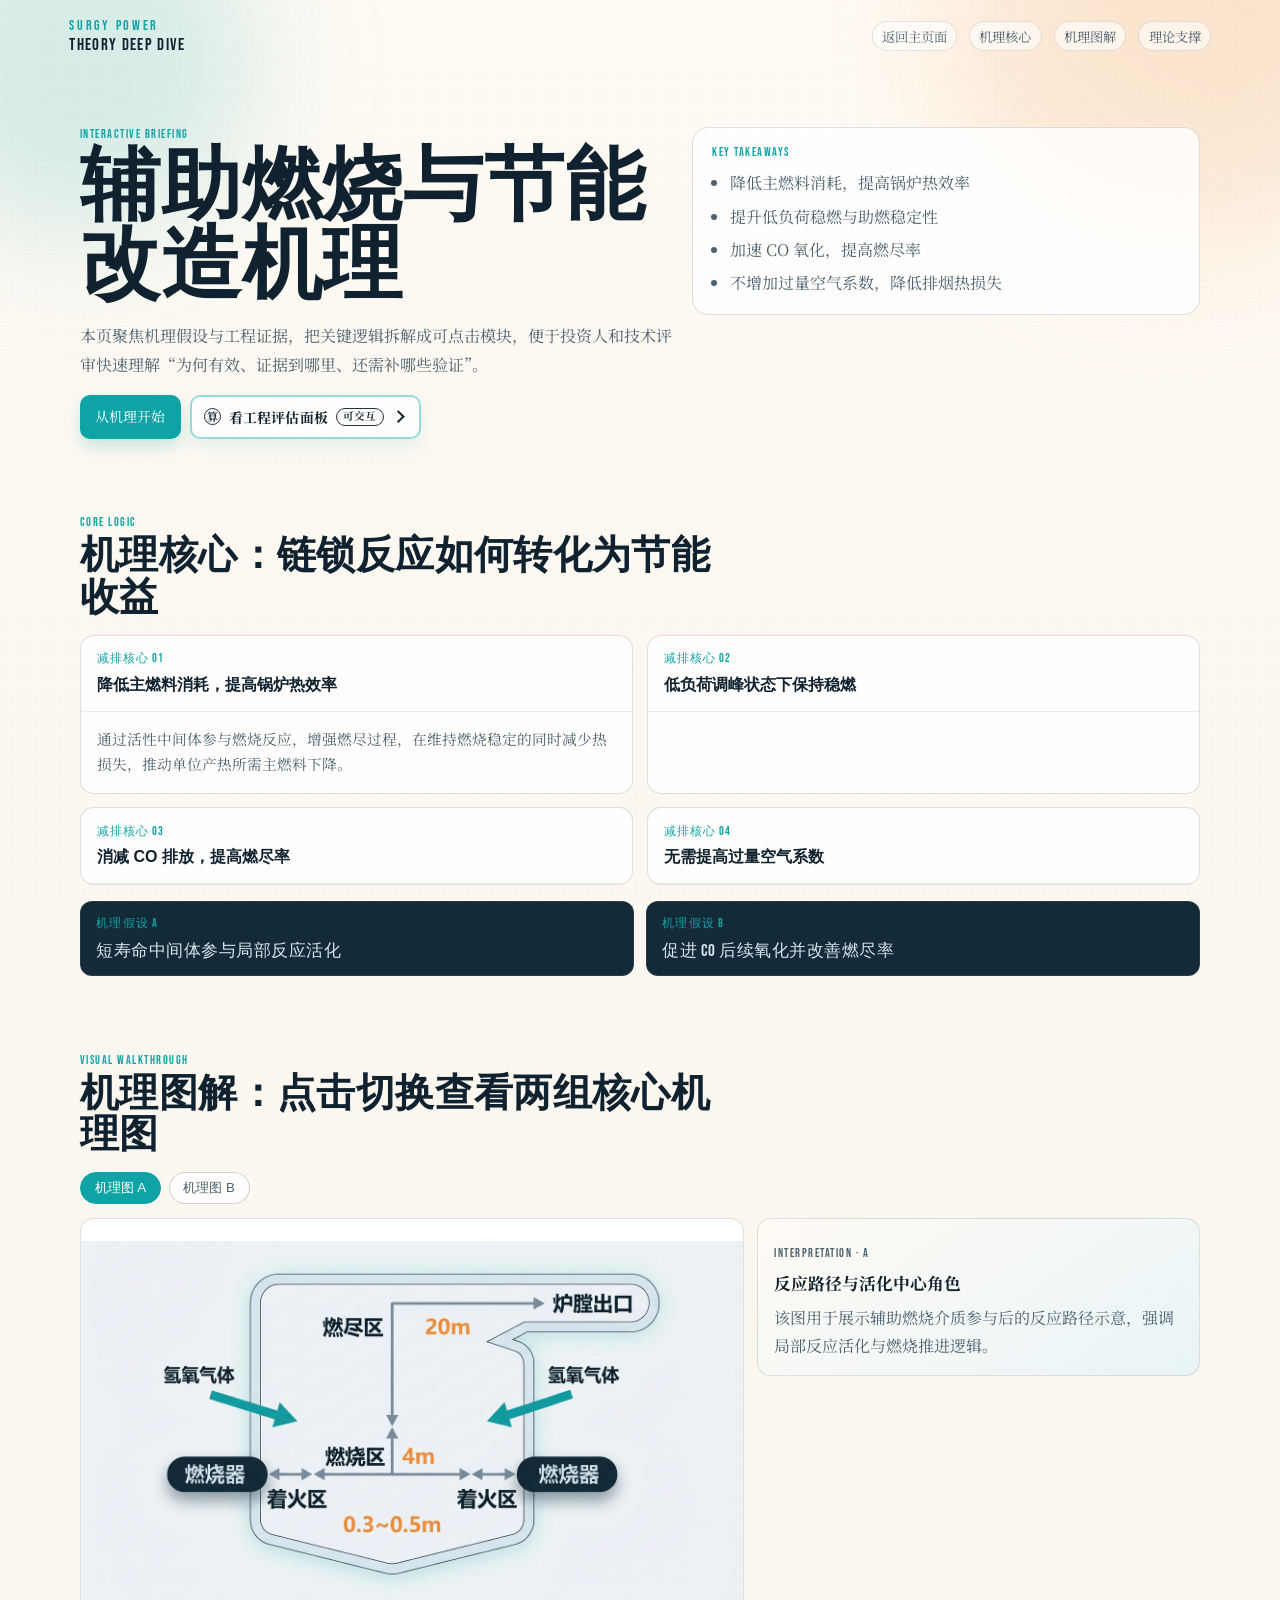
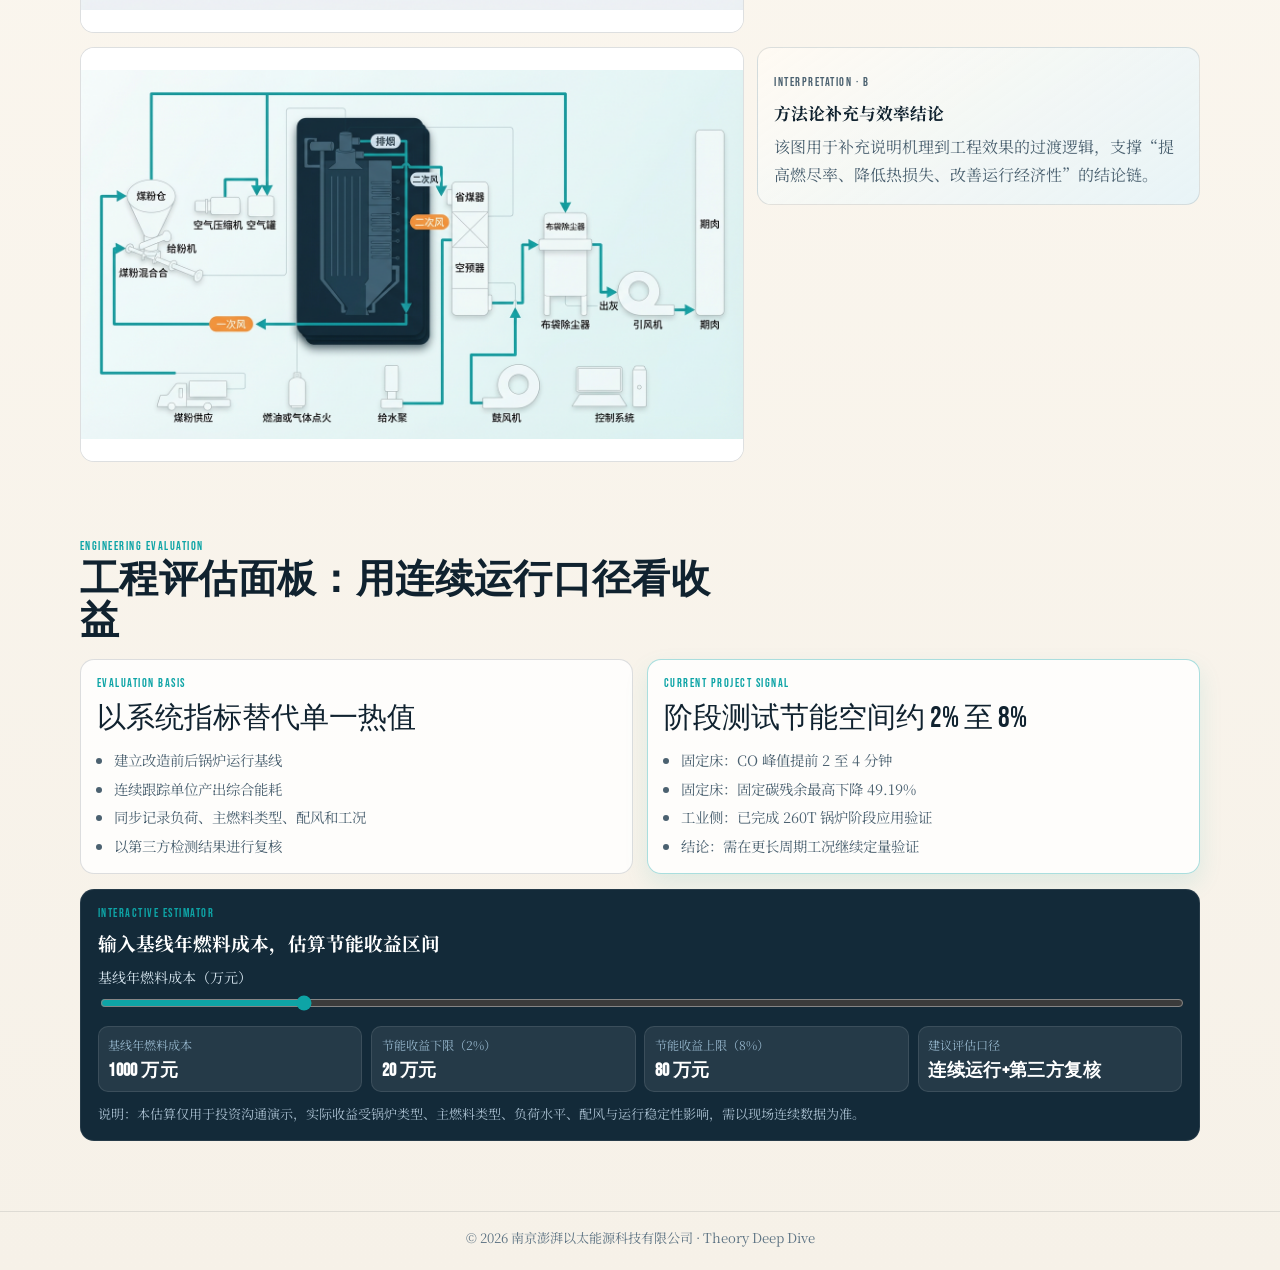
==== commit 39b16e5a: "Update project files" ====
--- a/section2.html
+++ b/section2.html
@@ -4,7 +4,7 @@
     <meta charset="UTF-8" />
     <meta name="viewport" content="width=device-width, initial-scale=1.0" />
     <title>机理理论详解 | Surgy Power</title>
-    <meta name="description" content="氢氧超能™节能减排机理与理论支撑（交互详解）" />
+    <meta name="description" content="辅助燃烧与节能改造机理说明（交互详解）" />
     <link rel="preconnect" href="https://fonts.googleapis.com" />
     <link rel="preconnect" href="https://fonts.gstatic.com" crossorigin />
     <link href="https://fonts.googleapis.com/css2?family=Bebas+Neue&family=Noto+Serif+SC:wght@400;500;700&display=swap" rel="stylesheet" />
@@ -34,17 +34,17 @@
       <section class="shell s2-hero" id="top">
         <div class="s2-hero-copy reveal-up">
           <p class="eyebrow">INTERACTIVE BRIEFING</p>
-          <h1>氢氧超能™ 节能减排机理</h1>
-          <p class="s2-sub">本页聚焦机理与理论核心，把关键逻辑拆解成可点击模块，便于投资人和技术评审快速理解“为何有效、如何成立、证据链在哪里”。</p>
+          <h1>辅助燃烧与节能改造机理</h1>
+          <p class="s2-sub">本页聚焦机理假设与工程证据，把关键逻辑拆解成可点击模块，便于投资人和技术评审快速理解“为何有效、证据到哪里、还需补哪些验证”。</p>
           <div class="s2-hero-actions">
             <a href="#core" class="btn btn-hot">从机理开始</a>
-            <a href="#energy" class="btn btn-ghost">看 900% 理论计算</a>
+            <a href="#energy" class="btn btn-ghost btn-detail btn-spotlight"><span class="btn-icon" aria-hidden="true">算</span>看工程评估面板<span class="btn-note">可交互</span></a>
           </div>
         </div>
         <aside class="s2-hero-panel reveal-up delay-1">
           <p class="eyebrow">KEY TAKEAWAYS</p>
           <ul>
-            <li>减少燃煤消耗，提高锅炉热效率</li>
+            <li>降低主燃料消耗，提高锅炉热效率</li>
             <li>提升低负荷稳燃与助燃稳定性</li>
             <li>加速 CO 氧化，提高燃尽率</li>
             <li>不增加过量空气系数，降低排烟热损失</li>
@@ -61,10 +61,10 @@
           <article class="core-card reveal-up" data-acc>
             <button class="core-toggle" type="button" aria-expanded="false">
               <span>减排核心 01</span>
-              <strong>减少燃煤消耗，提高锅炉热效率</strong>
-            </button>
-            <div class="core-body">
-              <p>通过活性中间体参与燃烧反应，增强燃尽过程，在维持燃烧稳定的同时减少热损失，推动单位产热所需燃煤下降。</p>
+              <strong>降低主燃料消耗，提高锅炉热效率</strong>
+            </button>
+            <div class="core-body">
+              <p>通过活性中间体参与燃烧反应，增强燃尽过程，在维持燃烧稳定的同时减少热损失，推动单位产热所需主燃料下降。</p>
             </div>
           </article>
 
@@ -74,7 +74,7 @@
               <strong>低负荷调峰状态下保持稳燃</strong>
             </button>
             <div class="core-body">
-              <p>在低负荷、波动工况下，燃烧链路更容易失稳。氢氧超能™作为增补燃气有助于提高火焰传播与反应连续性。</p>
+              <p>在低负荷、波动工况下，燃烧链路更容易失稳。辅助燃烧介质的分级注入有助于提高火焰传播与反应连续性。</p>
             </div>
           </article>
 
@@ -101,12 +101,12 @@
 
         <div class="rxn-strip reveal-up delay-2">
           <div class="rxn-item">
-            <p class="rxn-title">链式反应起点</p>
-            <p class="rxn-eq">2H₂ + O₂ = H₂O + H· + ·OH</p>
+            <p class="rxn-title">机理假设 A</p>
+            <p class="rxn-eq">短寿命中间体参与局部反应活化</p>
           </div>
           <div class="rxn-item">
-            <p class="rxn-title">CO 氧化关键步骤</p>
-            <p class="rxn-eq">·OH + CO = CO₂ + H·</p>
+            <p class="rxn-title">机理假设 B</p>
+            <p class="rxn-eq">促进 CO 后续氧化并改善燃尽率</p>
           </div>
         </div>
       </section>
@@ -124,18 +124,18 @@
 
         <div class="diagram-panel reveal-up delay-2" id="panel-24" role="tabpanel" aria-labelledby="tab-24" data-panel="24">
           <figure class="diagram-figure">
-            <img src="assets/img/2_4.png" alt="氢氧超能机理图 A" loading="lazy" />
+            <img src="assets/img/2_4.png" alt="辅助燃烧机理图 A" loading="lazy" />
           </figure>
           <div class="diagram-note">
             <p class="eyebrow">INTERPRETATION · A</p>
             <h3>反应路径与活化中心角色</h3>
-            <p>该图用于展示氢氧超能™在燃烧过程中的链锁反应路径，强调 H· 与 ·OH 作为活化中心对反应持续性的推动作用。</p>
+            <p>该图用于展示辅助燃烧介质参与后的反应路径示意，强调局部反应活化与燃烧推进逻辑。</p>
           </div>
         </div>
 
         <div class="diagram-panel" id="panel-25" role="tabpanel" aria-labelledby="tab-25" data-panel="25" hidden>
           <figure class="diagram-figure">
-            <img src="assets/img/2_5.png" alt="氢氧超能机理图 B" loading="lazy" />
+            <img src="assets/img/2_5.png" alt="辅助燃烧机理图 B" loading="lazy" />
           </figure>
           <div class="diagram-note">
             <p class="eyebrow">INTERPRETATION · B</p>
@@ -147,46 +147,46 @@
 
       <section class="shell s2-energy" id="energy">
         <div class="section-title reveal-up">
-          <p class="eyebrow">THEORETICAL SUPPORT</p>
-          <h2>基础数据看颠覆性：交互计算面板</h2>
+          <p class="eyebrow">ENGINEERING EVALUATION</p>
+          <h2>工程评估面板：用连续运行口径看收益</h2>
         </div>
 
         <div class="energy-grid reveal-up delay-1">
           <article class="energy-card">
-            <p class="eyebrow">TRADITIONAL ELECTROLYSIS (REFERENCE)</p>
-            <p class="energy-main">1 kWh → 200 L H₂</p>
+            <p class="eyebrow">EVALUATION BASIS</p>
+            <p class="energy-main">以系统指标替代单一热值</p>
             <ul>
-              <li>1 L 氢气质量：0.09 g</li>
-              <li>1 g 氢气热值：143 kJ</li>
-              <li>200 L 氢气热值：2574 kJ</li>
-              <li>对应效率约：71.5%</li>
+              <li>建立改造前后锅炉运行基线</li>
+              <li>连续跟踪单位产出综合能耗</li>
+              <li>同步记录负荷、主燃料类型、配风和工况</li>
+              <li>以第三方检测结果进行复核</li>
             </ul>
           </article>
 
           <article class="energy-card energy-hot">
-            <p class="eyebrow">HYDROXY SUPER GAS</p>
-            <p class="energy-main">1 kWh → 420 L → 9008 Wh</p>
+            <p class="eyebrow">CURRENT PROJECT SIGNAL</p>
+            <p class="energy-main">阶段测试节能空间约 2% 至 8%</p>
             <ul>
-              <li>容积密度：0.54 g/L</li>
-              <li>质量：420 × 0.54 = 226.8 g</li>
-              <li>热值：226.8 × 143 = 32432 kJ</li>
-              <li>输出/输入热值功率比：9 倍（900%）</li>
+              <li>固定床：CO 峰值提前 2 至 4 分钟</li>
+              <li>固定床：固定碳残余最高下降 49.19%</li>
+              <li>工业侧：已完成 260T 锅炉阶段应用验证</li>
+              <li>结论：需在更长周期工况继续定量验证</li>
             </ul>
           </article>
         </div>
 
         <div class="calc-box reveal-up delay-2">
-          <p class="eyebrow">INTERACTIVE CALCULATOR</p>
-          <h3>输入电能后，快速估算理论输出</h3>
-          <label for="inputWh">输入电能（Wh）</label>
-          <input id="inputWh" type="range" min="500" max="5000" value="1000" step="100" />
+          <p class="eyebrow">INTERACTIVE ESTIMATOR</p>
+          <h3>输入基线年燃料成本，估算节能收益区间</h3>
+          <label for="inputCost">基线年燃料成本（万元）</label>
+          <input id="inputCost" type="range" min="100" max="5000" value="1000" step="50" />
           <div class="calc-stats">
-            <div><span>输入电能</span><strong id="statIn">1000 Wh</strong></div>
-            <div><span>理论输出（热值折算）</span><strong id="statOut">9008 Wh</strong></div>
-            <div><span>理论倍率</span><strong id="statRatio">9.0x</strong></div>
-            <div><span>可得电能（实验口径）</span><strong id="statElec">3000 Wh</strong></div>
-          </div>
-          <p class="calc-note">说明：本计算用于复现技术报告理论口径，工程实际应以现场工况与第三方测试为准。</p>
+            <div><span>基线年燃料成本</span><strong id="statBase">1000 万元</strong></div>
+            <div><span>节能收益下限（2%）</span><strong id="statLow">20 万元</strong></div>
+            <div><span>节能收益上限（8%）</span><strong id="statHigh">80 万元</strong></div>
+            <div><span>建议评估口径</span><strong id="statMethod">连续运行+第三方复核</strong></div>
+          </div>
+          <p class="calc-note">说明：本估算仅用于投资沟通演示，实际收益受锅炉类型、主燃料类型、负荷水平、配风与运行稳定性影响，需以现场连续数据为准。</p>
         </div>
       </section>
     </main>
--- a/style.css
+++ b/style.css
@@ -179,6 +179,86 @@
 	transition: transform 0.2s ease, box-shadow 0.2s ease;
 }
 
+.btn-detail {
+	display: inline-flex;
+	align-items: center;
+	gap: 0.5rem;
+	position: relative;
+	padding: 0.62rem 1.05rem 0.62rem 0.75rem;
+	border-width: 2px;
+	font-weight: 700;
+	letter-spacing: 0.01em;
+}
+
+.btn-hot.btn-detail {
+	box-shadow:
+		0 10px 22px rgba(14, 164, 166, 0.3),
+		0 0 0 2px rgba(255, 255, 255, 0.24) inset;
+}
+
+.btn-ghost.btn-detail {
+	border-color: rgba(14, 164, 166, 0.42);
+	box-shadow: 0 8px 18px rgba(14, 164, 166, 0.1);
+}
+
+.btn-icon {
+	width: 1.08rem;
+	height: 1.08rem;
+	display: inline-grid;
+	place-items: center;
+	border-radius: 999px;
+	font-size: 0.7rem;
+	font-weight: 700;
+	line-height: 1;
+	border: 1px solid currentColor;
+	background: rgba(255, 255, 255, 0.16);
+	opacity: 0.95;
+	flex: 0 0 auto;
+}
+
+.btn-detail::after {
+	content: "";
+	width: 0.42rem;
+	height: 0.42rem;
+	border-top: 2px solid currentColor;
+	border-right: 2px solid currentColor;
+	transform: rotate(45deg);
+	margin-left: 0.12rem;
+	transition: transform 0.2s ease;
+}
+
+.btn-detail:hover::after {
+	transform: translateX(1px) rotate(45deg);
+}
+
+.btn-note {
+	font-size: 0.66rem;
+	line-height: 1;
+	padding: 0.18rem 0.38rem;
+	border-radius: 999px;
+	letter-spacing: 0.02em;
+	border: 1px solid currentColor;
+	opacity: 0.92;
+	white-space: nowrap;
+	background: rgba(255, 255, 255, 0.14);
+}
+
+.btn-spotlight {
+	animation: btnPulse 1.8s ease-in-out infinite;
+}
+
+@keyframes btnPulse {
+	0% {
+		box-shadow: 0 0 0 0 rgba(14, 164, 166, 0.26);
+	}
+	70% {
+		box-shadow: 0 0 0 10px rgba(14, 164, 166, 0);
+	}
+	100% {
+		box-shadow: 0 0 0 0 rgba(14, 164, 166, 0);
+	}
+}
+
 .btn:hover {
 	transform: translateY(-1px);
 }
